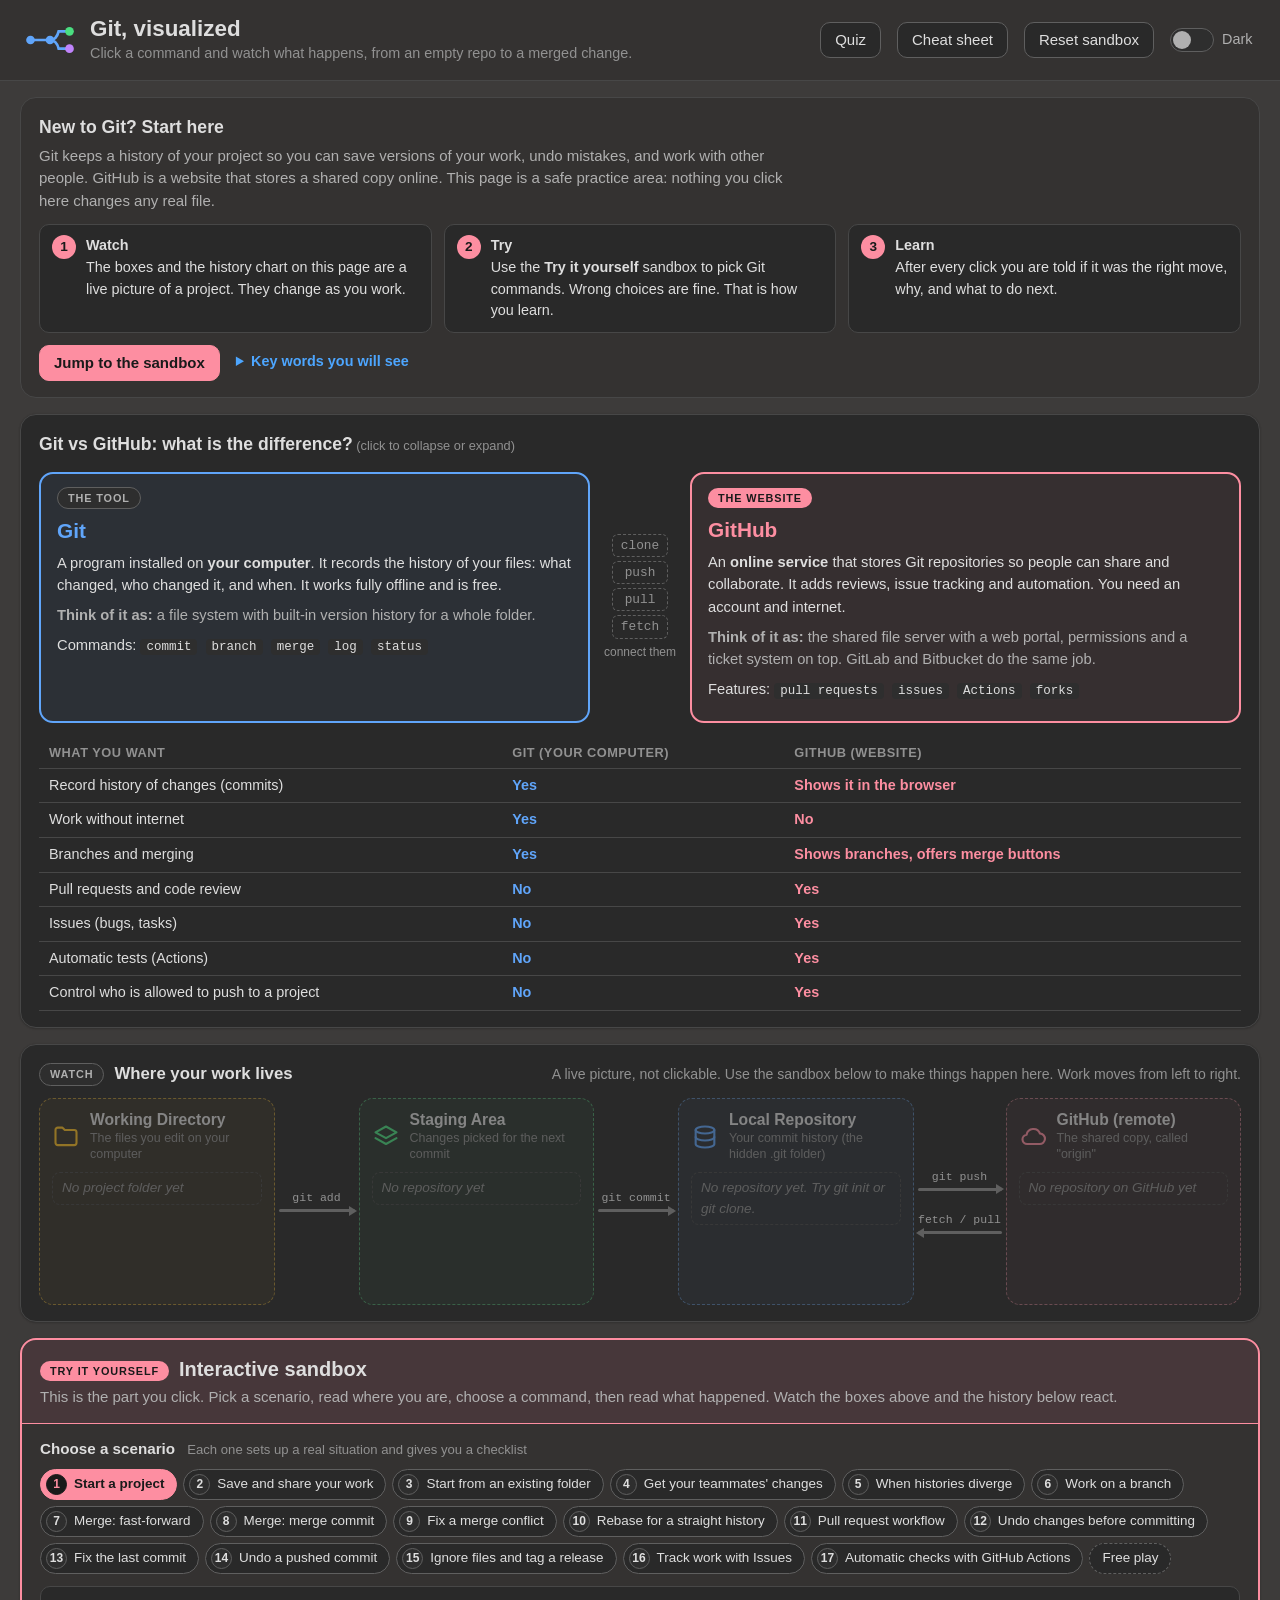
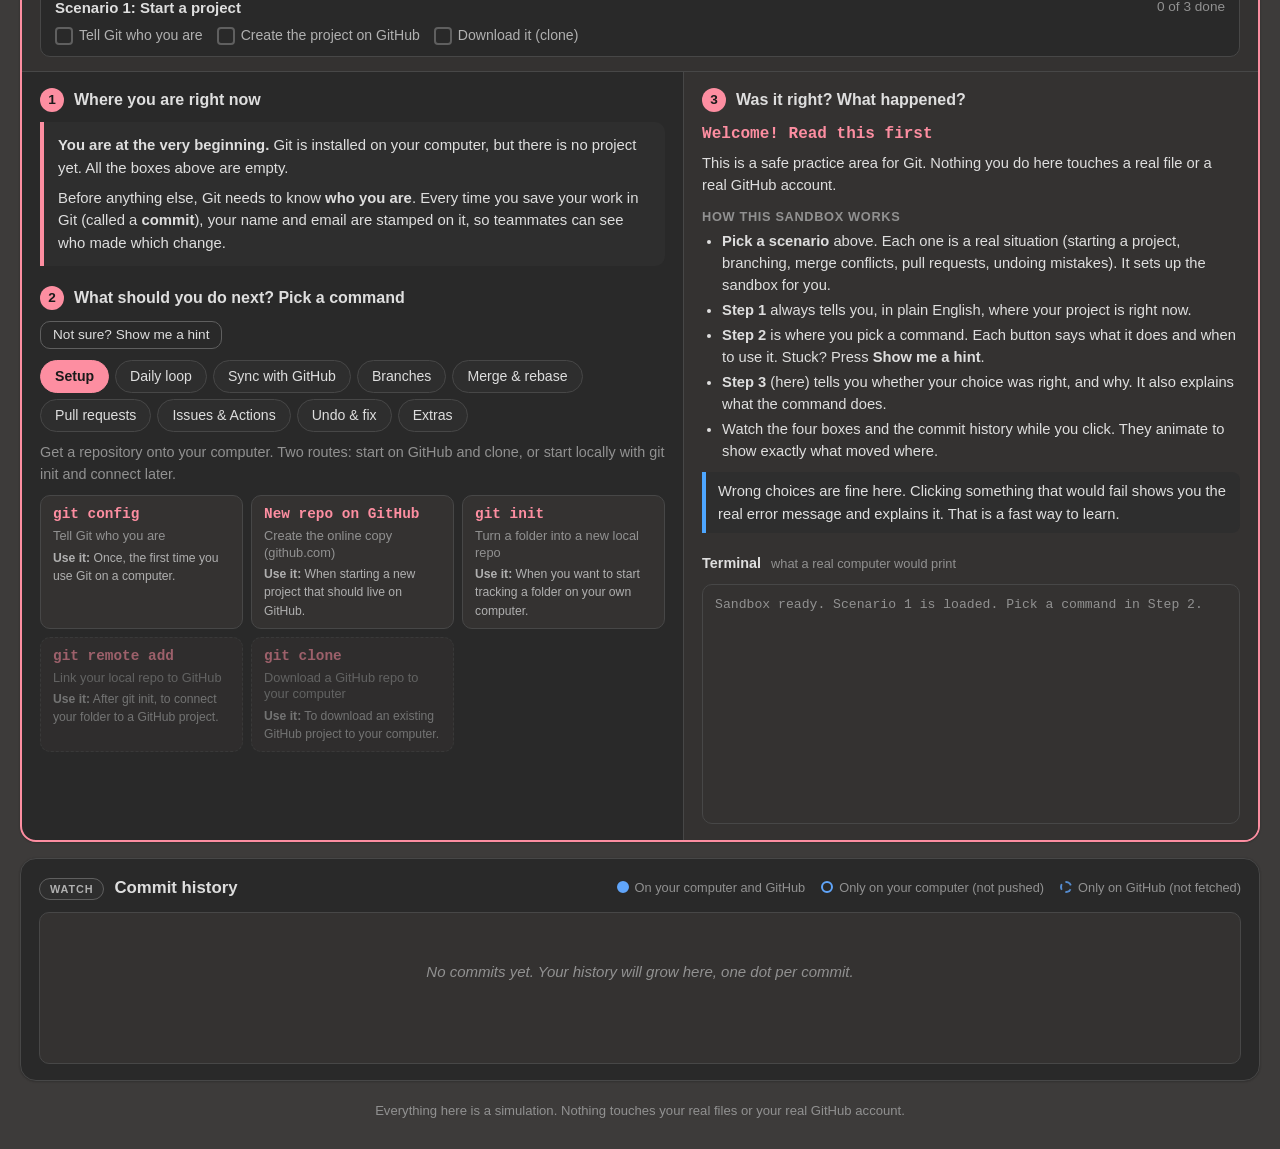
==== index.html @ b3c02a2d "Add Git Visualized learning page" ====
<!DOCTYPE html>
<html lang="en" data-theme="dark">
<head>
  <meta charset="utf-8">
  <meta name="viewport" content="width=device-width, initial-scale=1">
  <title>Git, Visualized</title>
  <script>
    // Runs first so the page never flashes the wrong theme. Saved choice > ?scoutTheme= > dark.
    (() => {
      let saved = null;
      try { saved = localStorage.getItem("gitviz-theme"); } catch (e) {}
      const param = new URLSearchParams(window.location.search).get("scoutTheme");
      document.documentElement.setAttribute("data-theme", saved || param || "dark");
    })();
  </script>
  <link rel="stylesheet" href="style.css">
</head>
<body>
  <header class="topbar">
    <div class="brand">
      <svg class="logo" viewBox="0 0 48 32" aria-hidden="true">
        <path class="l1" d="M6 16 H24 M24 16 Q30 16 32 8 H42 M24 16 Q30 16 32 24 H42"/>
        <circle class="n1" cx="6" cy="16" r="4"/>
        <circle class="n1" cx="24" cy="16" r="4"/>
        <circle class="n2" cx="42" cy="8" r="4"/>
        <circle class="n3" cx="42" cy="24" r="4"/>
      </svg>
      <div>
        <h1>Git, visualized</h1>
        <p>Click a command and watch what happens, from an empty repo to a merged change.</p>
      </div>
    </div>
    <div class="topbar-actions">
      <button id="btn-quiz" class="btn" type="button">Quiz</button>
      <button id="btn-cheat" class="btn" type="button">Cheat sheet</button>
      <button id="btn-reset" class="btn" type="button">Reset sandbox</button>
      <label class="switch" title="Switch between dark and light theme">
        <input type="checkbox" id="theme-toggle" role="switch" aria-label="Use light theme">
        <span class="track"><span class="thumb"></span></span>
        <span class="switch-label" id="theme-label">Dark</span>
      </label>
    </div>
  </header>

  <main>
    <section class="howto" aria-label="How to use this page">
      <h2>New to Git? Start here</h2>
      <p class="howto-lead">Git keeps a history of your project so you can save versions of your work, undo mistakes, and work with other people. GitHub is a website that stores a shared copy online. This page is a safe practice area: nothing you click here changes any real file.</p>
      <ol class="howto-steps">
        <li><span class="num">1</span><div><b>Watch</b><br>The boxes and the history chart on this page are a live picture of a project. They change as you work.</div></li>
        <li><span class="num">2</span><div><b>Try</b><br>Use the <b>Try it yourself</b> sandbox to pick Git commands. Wrong choices are fine. That is how you learn.</div></li>
        <li><span class="num">3</span><div><b>Learn</b><br>After every click you are told if it was the right move, why, and what to do next.</div></li>
      </ol>
      <div class="howto-actions">
        <a class="btn primary" href="#sandbox">Jump to the sandbox</a>
        <details class="glossary">
          <summary>Key words you will see</summary>
          <dl>
            <dt>Repository (repo)</dt><dd>A project folder that Git is tracking, plus its full history.</dd>
            <dt>Commit</dt><dd>A saved snapshot of your project at one moment, with a short message. Like a save point in a game.</dd>
            <dt>Working directory</dt><dd>The normal folder on your computer where you edit files.</dd>
            <dt>Staging area</dt><dd>A waiting room where you choose which changes go into the next commit.</dd>
            <dt>Local / remote</dt><dd>Local is your computer. Remote is a copy somewhere else, usually GitHub.</dd>
            <dt>origin</dt><dd>The default nickname for the remote (GitHub) address.</dd>
            <dt>Branch (main)</dt><dd>A line of commits. <code>main</code> is the default, main line of your project.</dd>
            <dt>Merge / rebase</dt><dd>Two ways to bring one branch's work into another. Merge joins the lines. Rebase replays commits to keep a straight line.</dd>
            <dt>Conflict</dt><dd>Two branches changed the same lines. Git pauses and asks you to choose.</dd>
            <dt>Pull request (PR)</dt><dd>A GitHub proposal to merge a branch, where teammates review it first.</dd>
            <dt>Stash</dt><dd>A shelf for unfinished changes you are not ready to commit.</dd>
            <dt>Tag</dt><dd>A permanent label on one commit, usually a release like v1.0.</dd>
            <dt>HEAD</dt><dd>A marker meaning "you are here": the commit you are currently on.</dd>
            <dt>Clone / push / pull</dt><dd>Clone: download a repo. Push: upload your commits. Pull: download others' commits and combine them with yours.</dd>
          </dl>
        </details>
      </div>
    </section>

    <details class="card vs" open>
      <summary><h2>Git vs GitHub: what is the difference?</h2></summary>
      <div class="vs-grid">
        <div class="vs-col vs-git">
          <span class="tag watch">The tool</span>
          <h3>Git</h3>
          <p>A program installed on <b>your computer</b>. It records the history of your files: what changed, who changed it, and when. It works fully offline and is free.</p>
          <p class="vs-ana"><b>Think of it as:</b> a file system with built-in version history for a whole folder.</p>
          <p class="vs-ex">Commands: <code>commit</code> <code>branch</code> <code>merge</code> <code>log</code> <code>status</code></p>
        </div>
        <div class="vs-link" aria-hidden="true"><span><code>clone</code><code>push</code><code>pull</code><code>fetch</code></span><small>connect them</small></div>
        <div class="vs-col vs-gh">
          <span class="tag try">The website</span>
          <h3>GitHub</h3>
          <p>An <b>online service</b> that stores Git repositories so people can share and collaborate. It adds reviews, issue tracking and automation. You need an account and internet.</p>
          <p class="vs-ana"><b>Think of it as:</b> the shared file server with a web portal, permissions and a ticket system on top. GitLab and Bitbucket do the same job.</p>
          <p class="vs-ex">Features: <code>pull requests</code> <code>issues</code> <code>Actions</code> <code>forks</code></p>
        </div>
      </div>
      <table class="vs-table">
        <thead><tr><th>What you want</th><th>Git (your computer)</th><th>GitHub (website)</th></tr></thead>
        <tbody>
          <tr><td>Record history of changes (commits)</td><td>Yes</td><td>Shows it in the browser</td></tr>
          <tr><td>Work without internet</td><td>Yes</td><td>No</td></tr>
          <tr><td>Branches and merging</td><td>Yes</td><td>Shows branches, offers merge buttons</td></tr>
          <tr><td>Pull requests and code review</td><td>No</td><td>Yes</td></tr>
          <tr><td>Issues (bugs, tasks)</td><td>No</td><td>Yes</td></tr>
          <tr><td>Automatic tests (Actions)</td><td>No</td><td>Yes</td></tr>
          <tr><td>Control who is allowed to push to a project</td><td>No</td><td>Yes</td></tr>
        </tbody>
      </table>
    </details>

    <section class="card" aria-label="Where your work lives">
      <div class="card-head">
        <h2><span class="tag watch">Watch</span>Where your work lives</h2>
        <p>A live picture, not clickable. Use the sandbox below to make things happen here. Work moves from left to right.</p>
      </div>
      <div class="flow" id="flow">
        <div class="zone" id="z-wd" style="--zc: var(--z-wd)">
          <div class="zone-head">
            <svg viewBox="0 0 24 24" aria-hidden="true"><path d="M3 6a2 2 0 0 1 2-2h4l2 2h8a2 2 0 0 1 2 2v9a2 2 0 0 1-2 2H5a2 2 0 0 1-2-2z"/></svg>
            <div><h3>Working Directory</h3><p>The files you edit on your computer</p></div>
          </div>
          <ul class="zone-body" id="wd-body"></ul>
        </div>

        <div class="link" id="l-wd-stage"><span class="lbl">git add</span><span class="line"></span></div>

        <div class="zone" id="z-stage" style="--zc: var(--z-stage)">
          <div class="zone-head">
            <svg viewBox="0 0 24 24" aria-hidden="true"><path d="M12 3l9 5-9 5-9-5z"/><path d="M3 13l9 5 9-5"/></svg>
            <div><h3>Staging Area</h3><p>Changes picked for the next commit</p></div>
          </div>
          <ul class="zone-body" id="stage-body"></ul>
        </div>

        <div class="link" id="l-stage-local"><span class="lbl">git commit</span><span class="line"></span></div>

        <div class="zone" id="z-local" style="--zc: var(--z-local)">
          <div class="zone-head">
            <svg viewBox="0 0 24 24" aria-hidden="true"><ellipse cx="12" cy="6" rx="8" ry="3"/><path d="M4 6v6c0 1.7 3.6 3 8 3s8-1.3 8-3V6"/><path d="M4 12v6c0 1.7 3.6 3 8 3s8-1.3 8-3v-6"/></svg>
            <div><h3>Local Repository</h3><p>Your commit history (the hidden .git folder)</p></div>
          </div>
          <ul class="zone-body" id="local-body"></ul>
        </div>

        <div class="linkpair">
          <div class="link" id="l-push"><span class="lbl">git push</span><span class="line"></span></div>
          <div class="link left" id="l-fetch"><span class="lbl">fetch / pull</span><span class="line"></span></div>
        </div>

        <div class="zone" id="z-remote" style="--zc: var(--z-remote)">
          <div class="zone-head">
            <svg viewBox="0 0 24 24" aria-hidden="true"><path d="M7 18a4 4 0 0 1-.5-7.97A6 6 0 0 1 18 9a4.5 4.5 0 0 1-.5 9z"/></svg>
            <div><h3>GitHub (remote)</h3><p>The shared copy, called "origin"</p></div>
          </div>
          <ul class="zone-body" id="remote-body"></ul>
        </div>
      </div>
    </section>

    <section id="sandbox" class="card sandbox" aria-label="Try it yourself: interactive sandbox">
      <div class="sb-banner">
        <h2><span class="tag try">Try it yourself</span>Interactive sandbox</h2>
        <p>This is the part you click. Pick a scenario, read where you are, choose a command, then read what happened. Watch the boxes above and the history below react.</p>
      </div>
      <div class="scn-bar">
        <h3 class="scn-heading">Choose a scenario <span>Each one sets up a real situation and gives you a checklist</span></h3>
        <div class="scenarios" id="scenarios" role="group" aria-label="Scenarios"></div>
        <div class="mission" id="mission" aria-live="polite"></div>
      </div>
      <div class="sb-grid">
        <div class="sb-col">
          <div class="step-block">
            <h3 class="step-head"><span class="num">1</span>Where you are right now</h3>
            <div id="situation" class="situation" aria-live="polite"></div>
          </div>
          <div class="step-block">
            <h3 class="step-head"><span class="num">2</span>What should you do next? Pick a command</h3>
            <div class="hintrow" id="hint"></div>
            <div class="tabs" id="tabs" role="tablist" aria-label="Command groups"></div>
            <p class="tab-intro" id="tab-intro"></p>
            <div class="actions" id="actions"></div>
          </div>
        </div>
        <div class="sb-col sb-col-right">
          <div class="step-block">
            <h3 class="step-head"><span class="num">3</span>Was it right? What happened?</h3>
            <div id="explain" aria-live="polite"></div>
          </div>
          <div class="step-block">
            <h3 class="step-head term-head">Terminal <span>what a real computer would print</span></h3>
            <div class="terminal" id="terminal" role="log"></div>
          </div>
        </div>
      </div>
    </section>

    <section class="card" aria-label="Commit history">
      <div class="card-head">
        <h2><span class="tag watch">Watch</span>Commit history</h2>
        <div class="legend">
          <span><i class="dot full"></i>On your computer and GitHub</span>
          <span><i class="dot local"></i>Only on your computer (not pushed)</span>
          <span><i class="dot remote"></i>Only on GitHub (not fetched)</span>
        </div>
      </div>
      <div class="graph-scroll" id="graph-scroll"><div class="graph" id="graph"></div></div>
    </section>

  </main>

  <footer class="foot">Everything here is a simulation. Nothing touches your real files or your real GitHub account.</footer>

  <div id="cheatsheet" class="cheat-overlay" role="dialog" aria-modal="true" aria-labelledby="cheat-title" hidden>
    <div class="cheat-bar">
      <span>Cheat sheet: print it or keep it open while you practise</span>
      <div><button id="cheat-print" class="btn primary" type="button">Print</button> <button id="cheat-close" class="btn" type="button">Close</button></div>
    </div>
    <article class="cheat-page" id="cheat-page"></article>
  </div>

  <div id="quiz" class="cheat-overlay" role="dialog" aria-modal="true" aria-labelledby="quiz-title" hidden>
    <div class="cheat-bar">
      <span>Quiz: what would you use?</span>
      <button id="quiz-close" class="btn" type="button">Close</button>
    </div>
    <article class="cheat-page quiz-page" id="quiz-page"></article>
  </div>

  <script src="js/core.js"></script>
  <script src="js/actions-basic.js"></script>
  <script src="js/actions-branch.js"></script>
  <script src="js/actions-undo.js"></script>
  <script src="js/actions-ci.js"></script>
  <script src="js/coach.js"></script>
  <script src="js/ui.js"></script>
  <script src="js/cheatsheet.js"></script>
  <script src="js/quiz-data.js"></script>
  <script src="js/quiz.js"></script>
  <script src="js/main.js"></script>
</body>
</html>
---- style.css ----
/* ---------- Theme tokens ---------- */
:root {
  color-scheme: light;
  --cp-bg: #f7f4ef;
  --cp-bg-elevated: #fcfbf8;
  --cp-surface: #ffffff;
  --cp-surface-soft: #f5f5f5;
  --cp-border: #dedede;
  --cp-border-strong: #919191;
  --cp-text: #242424;
  --cp-text-muted: #5c5c5c;
  --cp-text-soft: #6f6f6f;
  --cp-accent: #b11f4b;
  --cp-accent-hover: #9a1a41;
  --cp-accent-soft: rgba(177, 31, 75, 0.08);
  --cp-accent-fg: #ffffff;
  --cp-success: #16a34a;
  --cp-danger: #dc2626;
  --cp-warning: #f59e0b;
  --cp-link: #0078d4;
  --cp-shadow: 0 18px 48px rgba(0, 0, 0, 0.12);
  --cp-overlay: rgba(255, 255, 255, 0.8);
  --cp-panel: rgba(255, 255, 255, 0.86);
  --cp-panel-strong: rgba(255, 255, 255, 0.96);
  --cp-sheen: rgba(255, 255, 255, 0.55);
  --cp-highlight: rgba(177, 31, 75, 0.12);

  /* Branch colors (one per lane in the commit graph) */
  --b0: #2563eb;
  --b1: #16a34a;
  --b2: #d97706;
  --b3: #9333ea;
  --b4: #ea580c;
  --b5: #0d9488;

  /* Zone colors */
  --z-wd: #d97706;
  --z-stage: #16a34a;
  --z-local: #2563eb;
  --z-remote: var(--cp-accent);
}

html[data-theme="dark"] {
  color-scheme: dark;
  --cp-bg: #3d3b3a;
  --cp-bg-elevated: #343231;
  --cp-surface: #292929;
  --cp-surface-soft: #2e2e2e;
  --cp-border: #474747;
  --cp-border-strong: #5f5f5f;
  --cp-text: #dedede;
  --cp-text-muted: #919191;
  --cp-text-soft: #b0b0b0;
  --cp-accent: #fd8ea1;
  --cp-accent-hover: #fb7b91;
  --cp-accent-soft: rgba(253, 142, 161, 0.14);
  --cp-accent-fg: #1a1a1a;
  --cp-success: #4ade80;
  --cp-danger: #f87171;
  --cp-warning: #fbbf24;
  --cp-link: #4da6ff;
  --cp-shadow: 0 18px 48px rgba(0, 0, 0, 0.32);
  --cp-overlay: rgba(41, 41, 41, 0.88);
  --cp-panel: rgba(41, 41, 41, 0.72);
  --cp-panel-strong: rgba(41, 41, 41, 0.96);
  --cp-sheen: rgba(255, 255, 255, 0.04);
  --cp-highlight: rgba(253, 142, 161, 0.12);

  --b0: #60a5fa;
  --b1: #4ade80;
  --b2: #fbbf24;
  --b3: #c084fc;
  --b4: #fb923c;
  --b5: #2dd4bf;

  --z-wd: #fbbf24;
  --z-stage: #4ade80;
  --z-local: #60a5fa;
}

/* ---------- Base ---------- */
* { box-sizing: border-box; }
html { scroll-behavior: smooth; }
body {
  margin: 0;
  background: var(--cp-bg);
  color: var(--cp-text);
  font-family: "Segoe UI", Aptos, Calibri, -apple-system, BlinkMacSystemFont, sans-serif;
  font-size: 15px;
  line-height: 1.5;
}
code, .mono, .terminal, .cmd {
  font-family: Consolas, "Courier New", Courier, monospace;
}
h1, h2, h3, p { margin: 0; }
button { font: inherit; color: inherit; cursor: pointer; }
:focus-visible { outline: 2px solid var(--cp-accent); outline-offset: 2px; }

main { max-width: 1280px; margin: 0 auto; padding: 16px 20px 8px; display: grid; gap: 16px; }

/* ---------- Top bar ---------- */
.topbar {
  display: flex; align-items: center; justify-content: space-between; gap: 16px; flex-wrap: wrap;
  padding: 16px 24px;
  background: var(--cp-bg-elevated);
  border-bottom: 1px solid var(--cp-border);
}
.brand { display: flex; align-items: center; gap: 14px; }
.brand h1 { font-size: 1.4rem; line-height: 1.2; }
.brand p { color: var(--cp-text-muted); font-size: 0.9rem; }
.logo { width: 52px; height: 36px; }
.logo path { fill: none; stroke-width: 2.5; stroke-linecap: round; stroke: var(--b0); }
.logo .l1 { stroke: var(--b0); }
.logo .n1 { fill: var(--b0); }
.logo .n2 { fill: var(--b1); }
.logo .n3 { fill: var(--b3); }
.topbar-actions { display: flex; align-items: center; gap: 16px; }

.btn {
  background: var(--cp-surface); border: 1px solid var(--cp-border-strong);
  border-radius: 0.625rem; padding: 6px 14px;
}
.btn:hover { border-color: var(--cp-accent); color: var(--cp-accent); }

.switch { display: inline-flex; align-items: center; gap: 8px; cursor: pointer; user-select: none; }
.switch input { position: absolute; opacity: 0; pointer-events: none; }
.switch .track {
  width: 44px; height: 24px; border-radius: 12px; background: var(--cp-surface-soft);
  border: 1px solid var(--cp-border-strong); position: relative; transition: background 0.2s;
}
.switch .thumb {
  position: absolute; top: 2px; left: 2px; width: 18px; height: 18px; border-radius: 50%;
  background: var(--cp-text-soft); transition: transform 0.2s, background 0.2s;
}
.switch input:checked + .track { background: var(--cp-accent-soft); }
.switch input:checked + .track .thumb { transform: translateX(20px); background: var(--cp-accent); }
.switch input:focus-visible + .track { outline: 2px solid var(--cp-accent); outline-offset: 2px; }
.switch-label { min-width: 34px; font-size: 0.9rem; color: var(--cp-text-soft); }

/* ---------- Cards ---------- */
.card {
  background: var(--cp-surface); border: 1px solid var(--cp-border); border-radius: 16px;
  padding: 16px 18px; box-shadow: 0 0 2px rgba(0, 0, 0, 0.12), 0 1px 2px rgba(0, 0, 0, 0.14);
  min-width: 0;
}
.card-head { display: flex; align-items: baseline; justify-content: space-between; gap: 12px; flex-wrap: wrap; margin-bottom: 12px; }
.card-head h2 { font-size: 1.05rem; }
.card-head p { color: var(--cp-text-muted); font-size: 0.88rem; }

/* ---------- Four zones ---------- */
.flow { display: flex; align-items: stretch; gap: 0; }
.zone {
  flex: 1 1 0; min-width: 0;
  border: 1.5px solid color-mix(in srgb, var(--zc) 55%, var(--cp-border));
  background: color-mix(in srgb, var(--zc) 7%, var(--cp-surface));
  border-radius: 14px; padding: 12px; display: flex; flex-direction: column; gap: 10px;
  transition: opacity 0.3s, box-shadow 0.3s, border-color 0.3s;
}
.zone.absent { opacity: 0.5; border-style: dashed; }
.zone.pulse { animation: zonepulse 1.1s ease-out; }
@keyframes zonepulse {
  0%   { box-shadow: 0 0 0 0 color-mix(in srgb, var(--zc) 70%, transparent); }
  60%  { box-shadow: 0 0 0 10px color-mix(in srgb, var(--zc) 0%, transparent); border-color: var(--zc); }
  100% { box-shadow: 0 0 0 0 transparent; }
}
.zone-head { display: flex; align-items: center; gap: 10px; }
.zone-head svg {
  width: 28px; height: 28px; flex: none; fill: none; stroke: var(--zc); stroke-width: 1.8;
  stroke-linecap: round; stroke-linejoin: round;
}
.zone-head h3 { font-size: 0.98rem; line-height: 1.2; }
.zone-head p { font-size: 0.78rem; color: var(--cp-text-muted); line-height: 1.3; }
.zone-body { list-style: none; margin: 0; padding: 0; display: grid; gap: 6px; align-content: start; min-height: 120px; }
.zone-body li {
  display: flex; align-items: center; justify-content: space-between; gap: 8px; flex-wrap: wrap;
  background: var(--cp-surface); border: 1px solid var(--cp-border); border-radius: 8px;
  padding: 5px 9px; font-size: 0.85rem; min-width: 0;
}
.zone-body li.enter { animation: slidein 0.5s ease-out; }
@keyframes slidein { from { opacity: 0; transform: translateY(-8px) scale(0.96); } to { opacity: 1; transform: none; } }
.zone-body .fname { font-family: Consolas, "Courier New", monospace; overflow-wrap: anywhere; }
.zone-body .hash { font-family: Consolas, "Courier New", monospace; color: var(--zc); font-weight: 600; }
.zone-body .msg { flex: 1 1 60%; overflow-wrap: anywhere; }
.zone-body li.empty { border-style: dashed; background: transparent; color: var(--cp-text-muted); font-style: italic; }
.zone-body li.meta { background: color-mix(in srgb, var(--zc) 14%, var(--cp-surface)); border-color: var(--zc); font-weight: 600; font-size: 0.8rem; }
.zone-body li.more { background: transparent; border: none; color: var(--cp-text-muted); padding: 0 4px; }
.badges { display: inline-flex; gap: 4px; flex-wrap: wrap; }
.badge { font-size: 0.7rem; padding: 1px 7px; border-radius: 999px; border: 1px solid currentColor; white-space: nowrap; }
.b-red { color: var(--cp-danger); }
.b-amber { color: var(--cp-warning); }
.b-green { color: var(--cp-success); }
.b-muted { color: var(--cp-text-muted); }

/* ---------- Arrows between zones ---------- */
.link { width: 84px; flex: none; display: flex; flex-direction: column; align-items: center; justify-content: center; gap: 4px; padding: 0 4px; }
.linkpair { width: 92px; flex: none; display: flex; flex-direction: column; justify-content: center; gap: 22px; }
.linkpair .link { width: 100%; }
.link .lbl { font-family: Consolas, "Courier New", monospace; font-size: 0.72rem; color: var(--cp-text-muted); text-align: center; line-height: 1.2; }
.link .line {
  position: relative; width: 100%; height: 3px; border-radius: 2px; background: var(--cp-border-strong);
  transition: background 0.3s;
}
.link .line::after {
  content: ""; position: absolute; right: -2px; top: 50%; transform: translateY(-50%);
  border-left: 8px solid var(--cp-border-strong); border-top: 5px solid transparent; border-bottom: 5px solid transparent;
  transition: border-color 0.3s;
}
.link.left .line { transform: scaleX(-1); }
.link.active .lbl { color: var(--cp-accent); font-weight: 700; }
.link.active .line {
  background: repeating-linear-gradient(90deg, var(--cp-accent) 0 8px, transparent 8px 16px);
  background-size: 16px 100%; animation: march 0.5s linear infinite;
}
.link.active .line::after { border-left-color: var(--cp-accent); }
@keyframes march { to { background-position: 16px 0; } }

/* Chips that fly between zones */
.fly {
  position: fixed; left: 0; top: 0; z-index: 50; pointer-events: none; white-space: nowrap;
  background: var(--cp-accent); color: var(--cp-accent-fg); border-radius: 999px; padding: 3px 12px;
  font-family: Consolas, "Courier New", monospace; font-size: 0.8rem; font-weight: 600;
  box-shadow: 0 4px 14px rgba(0, 0, 0, 0.35); opacity: 0;
}

/* ---------- Commit graph ---------- */
.legend { display: flex; gap: 16px; flex-wrap: wrap; font-size: 0.8rem; color: var(--cp-text-muted); }
.legend span { display: inline-flex; align-items: center; gap: 6px; }
.dot { display: inline-block; width: 12px; height: 12px; border-radius: 50%; border: 2px solid var(--b0); }
.dot.full { background: var(--b0); }
.dot.local { background: var(--cp-surface); }
.dot.remote { background: var(--cp-surface); border-style: dashed; opacity: 0.8; }
.graph-scroll { overflow-x: auto; border: 1px solid var(--cp-border); border-radius: 10px; background: var(--cp-bg-elevated); }
.graph { min-height: 150px; }
.graph svg { display: block; }
.graph .empty { padding: 48px 16px; text-align: center; color: var(--cp-text-muted); font-style: italic; }
.g-lane-line { stroke: var(--cp-border); stroke-width: 1; stroke-dasharray: 2 6; }
.g-lane-name { font-family: Consolas, monospace; font-size: 12px; font-weight: 700; fill: var(--lc); }
.g-edge { fill: none; stroke: var(--lc); stroke-width: 3; }
.g-edge.dashed { stroke-dasharray: 5 5; opacity: 0.7; }
.g-node circle { stroke: var(--lc); stroke-width: 3; }
.g-node.full circle { fill: var(--lc); }
.g-node.local circle { fill: var(--cp-bg-elevated); }
.g-node.remote circle { fill: var(--cp-bg-elevated); stroke-dasharray: 4 3; opacity: 0.85; }
.g-node circle.pop { transform-box: fill-box; transform-origin: center; animation: nodepop 0.6s cubic-bezier(.2, 1.6, .4, 1); }
@keyframes nodepop { from { transform: scale(0); } to { transform: scale(1); } }
.g-hash { font-family: Consolas, monospace; font-size: 12px; font-weight: 700; fill: var(--cp-text); text-anchor: middle; }
.g-msg { font-size: 11px; fill: var(--cp-text-muted); text-anchor: middle; }
.g-hash, .g-msg { paint-order: stroke; stroke: var(--cp-bg-elevated); stroke-width: 4px; stroke-linejoin: round; }
.g-pill rect { stroke-width: 1.5; }
.g-pill text { font-family: Consolas, monospace; font-size: 11.5px; font-weight: 700; text-anchor: middle; dominant-baseline: central; }
.g-pill.local rect { fill: var(--lc); stroke: var(--lc); }
.g-pill.local text { fill: var(--cp-bg); }
.g-pill.track rect { fill: var(--cp-bg-elevated); stroke: var(--lc); stroke-dasharray: 4 3; }
.g-pill.track text { fill: var(--lc); }
.g-pill.remote rect { fill: color-mix(in srgb, var(--z-remote) 18%, var(--cp-bg-elevated)); stroke: var(--z-remote); }
.g-pill.remote text { fill: var(--z-remote); }

/* ---------- Commands + explanation ---------- */
.bottom { display: grid; grid-template-columns: minmax(0, 1.15fr) minmax(0, 1fr); gap: 16px; align-items: start; }
.stack { display: grid; gap: 16px; min-width: 0; }

.tabs { display: flex; gap: 6px; flex-wrap: wrap; margin-bottom: 10px; }
.tab {
  background: var(--cp-surface-soft); border: 1px solid var(--cp-border); border-radius: 999px;
  padding: 5px 14px; font-size: 0.88rem;
}
.tab:hover { border-color: var(--cp-accent); }
.tab[aria-selected="true"] { background: var(--cp-accent); color: var(--cp-accent-fg); border-color: var(--cp-accent); font-weight: 600; }
.tab-intro { color: var(--cp-text-muted); font-size: 0.9rem; margin-bottom: 10px; }

.suggest {
  display: flex; align-items: center; gap: 10px; flex-wrap: wrap; margin-bottom: 12px;
  background: var(--cp-accent-soft); border: 1px solid var(--cp-accent); border-radius: 10px;
  padding: 8px 12px; font-size: 0.9rem;
}
.suggest .chip {
  background: var(--cp-accent); color: var(--cp-accent-fg); border: none; border-radius: 999px;
  padding: 3px 12px; font-family: Consolas, monospace; font-weight: 700; font-size: 0.85rem;
}
.suggest .chip:hover { background: var(--cp-accent-hover); }

.actions { display: grid; grid-template-columns: repeat(auto-fill, minmax(200px, 1fr)); gap: 8px; }
.msgrow { grid-column: 1 / -1; display: flex; align-items: center; gap: 8px; flex-wrap: wrap; font-size: 0.88rem; }
.msgrow input {
  flex: 1 1 220px; background: var(--cp-bg-elevated); color: var(--cp-text);
  border: 1px solid var(--cp-border-strong); border-radius: 8px; padding: 6px 10px; font: inherit;
}
.act {
  text-align: left; display: flex; flex-direction: column; gap: 2px;
  background: var(--cp-bg-elevated); border: 1px solid var(--cp-border); border-radius: 10px; padding: 8px 12px;
  transition: border-color 0.15s, transform 0.1s, background 0.15s;
}
.act:hover { border-color: var(--cp-accent); background: var(--cp-accent-soft); }
.act:active { transform: scale(0.98); }
.act .cmd { font-weight: 700; font-size: 0.9rem; color: var(--cp-accent); }
.act .desc { font-size: 0.8rem; color: var(--cp-text-muted); line-height: 1.3; }
.act.blocked { opacity: 0.55; border-style: dashed; }
.act.suggested { border-color: var(--cp-accent); box-shadow: 0 0 0 2px var(--cp-accent-soft); }
body.busy .act, body.busy .suggest .chip { pointer-events: none; opacity: 0.6; }

#explain { font-size: 0.92rem; }
#explain .ex-title { font-family: Consolas, monospace; font-size: 1rem; font-weight: 700; color: var(--cp-accent); margin-bottom: 6px; overflow-wrap: anywhere; }
#explain .ex-what { margin-bottom: 8px; }
#explain h4 { margin: 10px 0 4px; font-size: 0.8rem; text-transform: uppercase; letter-spacing: 0.05em; color: var(--cp-text-muted); }
#explain ul { margin: 0; padding-left: 20px; }
#explain li { margin-bottom: 3px; }
#explain .ex-tip {
  margin-top: 10px; padding: 8px 12px; border-left: 4px solid var(--cp-link);
  background: var(--cp-surface-soft); border-radius: 0 8px 8px 0;
}
#explain.warn .ex-title { color: var(--cp-warning); }
#explain.fade { animation: fadein 0.4s ease-out; }
@keyframes fadein { from { opacity: 0; transform: translateY(4px); } to { opacity: 1; transform: none; } }
#explain code { background: var(--cp-surface-soft); padding: 1px 5px; border-radius: 4px; font-size: 0.88em; }

.terminal {
  background: var(--cp-bg-elevated); border: 1px solid var(--cp-border); border-radius: 10px;
  padding: 10px 12px; height: 240px; overflow-y: auto; font-size: 0.82rem; line-height: 1.45;
}
.terminal .ln { white-space: pre-wrap; overflow-wrap: anywhere; }
.terminal .prompt { color: var(--cp-success); }
.terminal .cmdtext { color: var(--cp-text); font-weight: 700; }
.terminal .ok { color: var(--cp-success); }
.terminal .err { color: var(--cp-danger); }
.terminal .hint, .terminal .comment { color: var(--cp-text-muted); }
.terminal .out { color: var(--cp-text-soft); }

.foot { text-align: center; color: var(--cp-text-muted); font-size: 0.82rem; padding: 12px 20px 28px; }

/* ---------- How-to strip ---------- */
.howto { background: var(--cp-bg-elevated); border: 1px solid var(--cp-border); border-radius: 16px; padding: 16px 18px; }
.howto h2 { font-size: 1.1rem; margin-bottom: 4px; }
.howto-lead { color: var(--cp-text-soft); margin-bottom: 12px; max-width: 90ch; }
.howto-steps { list-style: none; margin: 0; padding: 0; display: grid; grid-template-columns: repeat(3, minmax(0, 1fr)); gap: 12px; }
.howto-steps li {
  display: flex; gap: 10px; align-items: flex-start; font-size: 0.9rem;
  background: var(--cp-surface); border: 1px solid var(--cp-border); border-radius: 10px; padding: 10px 12px;
}
.num {
  flex: none; width: 24px; height: 24px; border-radius: 50%; display: inline-flex; align-items: center; justify-content: center;
  background: var(--cp-accent); color: var(--cp-accent-fg); font-weight: 700; font-size: 0.85rem;
}
.howto-actions { display: flex; align-items: flex-start; gap: 16px; flex-wrap: wrap; margin-top: 12px; }
.btn.primary { background: var(--cp-accent); color: var(--cp-accent-fg); border-color: var(--cp-accent); font-weight: 600; text-decoration: none; display: inline-block; }
.btn.primary:hover { background: var(--cp-accent-hover); color: var(--cp-accent-fg); }
.glossary { flex: 1 1 320px; font-size: 0.9rem; }
.glossary summary { cursor: pointer; font-weight: 600; padding: 6px 0; color: var(--cp-link); }
.glossary dl { display: grid; grid-template-columns: max-content 1fr; gap: 4px 14px; margin: 8px 0 0; }
.glossary dt { font-weight: 700; }
.glossary dd { margin: 0; color: var(--cp-text-soft); }
.glossary code, .situation code, .verdict code, .hintrow code { background: var(--cp-surface-soft); padding: 1px 5px; border-radius: 4px; font-size: 0.88em; }

/* ---------- Tags: Watch vs Try ---------- */
.tag {
  display: inline-block; font-size: 0.68rem; font-weight: 700; letter-spacing: 0.08em; text-transform: uppercase;
  border-radius: 999px; padding: 2px 10px; margin-right: 10px; vertical-align: middle; font-family: "Segoe UI", Aptos, sans-serif;
}
.tag.watch { background: var(--cp-surface-soft); color: var(--cp-text-soft); border: 1px solid var(--cp-border-strong); }
.tag.try { background: var(--cp-accent); color: var(--cp-accent-fg); }

/* ---------- Sandbox ---------- */
.sandbox { border: 2px solid var(--cp-accent); padding: 0; overflow: hidden; scroll-margin-top: 12px; }
.sb-banner { background: var(--cp-accent-soft); border-bottom: 1px solid var(--cp-accent); padding: 14px 18px; }
.sb-banner h2 { font-size: 1.25rem; }
.sb-banner p { color: var(--cp-text-soft); margin-top: 2px; }
.sb-grid { display: grid; grid-template-columns: minmax(0, 1.15fr) minmax(0, 1fr); }
.sb-col { padding: 16px 18px; min-width: 0; }
.sb-col-right { border-left: 1px solid var(--cp-border); background: var(--cp-bg-elevated); }
.step-block + .step-block { margin-top: 20px; }
.step-head { display: flex; align-items: center; gap: 10px; font-size: 1rem; margin: 0 0 10px; }
.term-head { font-size: 0.9rem; }
.term-head span { font-weight: 400; color: var(--cp-text-muted); font-size: 0.8rem; }

.situation {
  background: var(--cp-surface-soft); border-left: 4px solid var(--cp-accent); border-radius: 0 10px 10px 0;
  padding: 12px 14px; font-size: 0.93rem;
}
.situation p { margin: 0 0 8px; }
.situation p:last-child { margin-bottom: 0; }
.situation ul { margin: 0 0 8px; padding-left: 20px; }
.situation .note { color: var(--cp-warning); }

.hintrow { margin-bottom: 10px; font-size: 0.9rem; display: flex; align-items: center; gap: 10px; flex-wrap: wrap; min-height: 30px; }
.hintrow .btn { padding: 3px 12px; font-size: 0.85rem; }
.hintrow .hint-text { background: var(--cp-accent-soft); border: 1px solid var(--cp-accent); border-radius: 8px; padding: 4px 10px; }

.verdict { border-left: 6px solid var(--vc); background: color-mix(in srgb, var(--vc) 10%, var(--cp-surface)); border-radius: 0 10px 10px 0; padding: 10px 14px; margin-bottom: 14px; }
.verdict.right { --vc: var(--cp-success); }
.verdict.ok { --vc: var(--cp-warning); }
.verdict.wrong { --vc: var(--cp-danger); }
.verdict .v-label { font-weight: 700; color: var(--vc); font-size: 1rem; margin-bottom: 4px; }
.verdict p { margin: 0 0 6px; }
.verdict p:last-child { margin-bottom: 0; }
.verdict .v-next { color: var(--cp-text-soft); font-size: 0.9rem; }
.ex-section { font-size: 0.78rem; text-transform: uppercase; letter-spacing: 0.06em; color: var(--cp-text-muted); margin-bottom: 4px; }

.act .when { font-size: 0.76rem; color: var(--cp-text-soft); margin-top: 2px; }
.act .when b { font-weight: 600; }
.act .ro { align-self: flex-start; font-size: 0.68rem; border: 1px solid var(--cp-border-strong); color: var(--cp-text-muted); border-radius: 999px; padding: 0 8px; margin-top: 4px; }

/* ---------- Scenarios ---------- */
.scn-bar { padding: 14px 18px; border-bottom: 1px solid var(--cp-border); background: var(--cp-bg-elevated); }
.scn-heading { font-size: 0.95rem; margin: 0 0 8px; }
.scn-heading span { font-weight: 400; color: var(--cp-text-muted); font-size: 0.82rem; margin-left: 8px; }
.scenarios { display: flex; flex-wrap: wrap; gap: 6px; }
.scn {
  display: inline-flex; align-items: center; gap: 7px; background: var(--cp-surface); border: 1px solid var(--cp-border-strong);
  border-radius: 999px; padding: 4px 12px 4px 5px; font-size: 0.84rem;
}
.scn:hover { border-color: var(--cp-accent); }
.scn-num {
  width: 21px; height: 21px; border-radius: 50%; display: inline-flex; align-items: center; justify-content: center;
  background: var(--cp-surface-soft); border: 1px solid var(--cp-border-strong); font-size: 0.75rem; font-weight: 700;
}
.scn.free { padding-left: 12px; border-style: dashed; }
.scn[aria-pressed="true"] { background: var(--cp-accent); color: var(--cp-accent-fg); border-color: var(--cp-accent); font-weight: 600; }
.scn[aria-pressed="true"] .scn-num { background: var(--cp-accent-fg); color: var(--cp-accent); border-color: var(--cp-accent-fg); }
.scn.done:not([aria-pressed="true"]) .scn-num { background: var(--cp-success); color: var(--cp-accent-fg); border-color: var(--cp-success); }
.scn.done .scn-title::after { content: " \2713"; }
.mission { margin-top: 12px; background: var(--cp-surface); border: 1px solid var(--cp-border); border-radius: 10px; padding: 10px 14px; }
.mission-head { display: flex; justify-content: space-between; gap: 12px; flex-wrap: wrap; margin-bottom: 6px; }
.mission-count { color: var(--cp-text-muted); font-size: 0.85rem; }
.mission-note { color: var(--cp-text-muted); font-size: 0.9rem; margin: 0; }
.checklist { list-style: none; margin: 0; padding: 0; display: flex; flex-wrap: wrap; gap: 6px 14px; font-size: 0.88rem; }
.checklist li { display: inline-flex; align-items: center; gap: 6px; color: var(--cp-text-soft); }
.checklist li::before { content: ""; width: 14px; height: 14px; border-radius: 4px; border: 2px solid var(--cp-border-strong); flex: none; }
.checklist li.ticked { color: var(--cp-text); text-decoration: line-through; text-decoration-color: var(--cp-text-muted); }
.checklist li.ticked::before { background: var(--cp-success); border-color: var(--cp-success); box-shadow: inset 0 0 0 2px var(--cp-surface); }
.mission-done { display: flex; align-items: center; gap: 12px; flex-wrap: wrap; margin-top: 10px; color: var(--cp-success); font-weight: 700; }

.badge.b-purple, .b-purple { color: var(--b3); }
.zone-body li.meta.soft { background: transparent; border-style: dashed; font-weight: 400; color: var(--cp-text-soft); }
.zone-body li.pr { border-color: var(--b3); }
.zone-body li.pr.merged { opacity: 0.8; }
.g-pill.tag rect { fill: var(--cp-surface-soft); stroke: var(--cp-border-strong); }
.g-pill.tag text { fill: var(--cp-text); }
.g-pill.tag.unpushed rect { stroke-dasharray: 4 3; }

/* ---------- Cheat sheet ---------- */
.cheat-overlay { position: fixed; inset: 0; z-index: 100; background: var(--cp-bg); overflow: auto; }
.cheat-overlay[hidden] { display: none; }
.cheat-bar {
  position: sticky; top: 0; z-index: 1; display: flex; justify-content: space-between; align-items: center; gap: 12px; flex-wrap: wrap;
  background: var(--cp-bg-elevated); border-bottom: 1px solid var(--cp-border); padding: 10px 20px; font-weight: 600;
}
.cheat-page { max-width: 1100px; margin: 16px auto 40px; padding: 24px 28px; background: var(--cp-surface); border: 1px solid var(--cp-border); border-radius: 16px; }
.cs-head h1 { font-size: 1.6rem; margin: 0; }
.cs-head p { color: var(--cp-text-muted); margin-bottom: 14px; }
.cs-flow { display: flex; align-items: stretch; gap: 6px; margin-bottom: 8px; }
.cs-box { flex: 1; border: 2px solid var(--zc); border-radius: 10px; padding: 8px 10px; display: flex; flex-direction: column; text-align: center; font-size: 0.85rem; }
.cs-box span { color: var(--cp-text-muted); font-size: 0.75rem; }
.cs-wd { --zc: var(--z-wd); } .cs-st { --zc: var(--z-stage); } .cs-lo { --zc: var(--z-local); } .cs-re { --zc: var(--z-remote); }
.cs-arrow { display: flex; align-items: center; font-size: 0.75rem; text-align: center; }
.cs-arrow code::after { content: " \2192"; }
.cs-back { font-size: 0.85rem; color: var(--cp-text-soft); margin-bottom: 16px; }
.cs-cols { column-count: 2; column-gap: 32px; }
.cs-sec { break-inside: avoid; margin-bottom: 16px; }
.cs-sec h2 { font-size: 1rem; border-bottom: 2px solid var(--cp-accent); padding-bottom: 2px; margin-bottom: 6px; }
.cs-sec table { width: 100%; border-collapse: collapse; font-size: 0.82rem; }
.cs-sec td { padding: 4px 6px 4px 0; vertical-align: top; border-bottom: 1px solid var(--cp-border); }
.cs-sec td:first-child { width: 42%; }
.cs-sec code, .cs-flow code { font-family: Consolas, "Courier New", monospace; font-size: 0.95em; font-weight: 600; }
.cs-when { display: block; color: var(--cp-text-muted); font-size: 0.76rem; }
.cs-note { display: block; color: var(--cp-text-muted); font-size: 0.7rem; font-style: italic; }
.cs-sec ol, .cs-sec ul { margin: 0; padding-left: 18px; font-size: 0.84rem; }
.cs-sec dl { margin: 0; font-size: 0.82rem; display: grid; grid-template-columns: max-content 1fr; gap: 3px 10px; }
.cs-sec dt { font-weight: 700; } .cs-sec dd { margin: 0; color: var(--cp-text-soft); }

@media print {
  :root, html[data-theme="dark"] {
    color-scheme: light; --cp-bg: #ffffff; --cp-bg-elevated: #ffffff; --cp-surface: #ffffff; --cp-surface-soft: #f5f5f5;
    --cp-border: #bbbbbb; --cp-text: #000000; --cp-text-muted: #444444; --cp-text-soft: #222222; --cp-accent: #b11f4b;
    --z-wd: #d97706; --z-stage: #16a34a; --z-local: #2563eb;
  }
  @page { margin: 12mm; }
  body.cheat-open > *:not(#cheatsheet) { display: none !important; }
  body.cheat-open .cheat-overlay { position: static; overflow: visible; background: none; }
  body.cheat-open .cheat-bar { display: none; }
  body.cheat-open .cheat-page { max-width: none; margin: 0; padding: 0; border: none; }
  .cs-sec td { padding: 2px 4px 2px 0; }
}

/* ---------- Git vs GitHub ---------- */
.vs summary { cursor: pointer; list-style: none; }
.vs summary::-webkit-details-marker { display: none; }
.vs summary h2 { display: inline; font-size: 1.1rem; }
.vs summary::after { content: " (click to collapse or expand)"; color: var(--cp-text-muted); font-size: 0.8rem; }
.vs-grid { display: grid; grid-template-columns: 1fr auto 1fr; gap: 14px; align-items: stretch; margin: 14px 0; }
.vs-col { border: 2px solid var(--vc); border-radius: 14px; padding: 12px 16px; background: color-mix(in srgb, var(--vc) 6%, var(--cp-surface)); }
.vs-git { --vc: var(--z-local); }
.vs-gh { --vc: var(--z-remote); }
.vs-col h3 { font-size: 1.3rem; margin: 6px 0; color: var(--vc); }
.vs-col p { margin: 0 0 8px; font-size: 0.92rem; }
.vs-ana { color: var(--cp-text-soft); }
.vs-ex code { background: var(--cp-surface-soft); padding: 1px 6px; border-radius: 4px; margin-right: 4px; font-size: 0.85em; }
.vs-link { display: flex; flex-direction: column; align-items: center; justify-content: center; gap: 4px; color: var(--cp-text-muted); text-align: center; }
.vs-link span { display: flex; flex-direction: column; gap: 4px; }
.vs-link code { font-size: 0.8rem; border: 1px dashed var(--cp-border-strong); border-radius: 6px; padding: 1px 8px; }
.vs-link small { font-size: 0.75rem; }
.vs-table { width: 100%; border-collapse: collapse; font-size: 0.9rem; }
.vs-table th, .vs-table td { text-align: left; padding: 6px 10px; border-bottom: 1px solid var(--cp-border); }
.vs-table th { color: var(--cp-text-muted); font-size: 0.8rem; text-transform: uppercase; letter-spacing: 0.04em; }
.vs-table td:nth-child(2) { color: var(--z-local); font-weight: 600; }
.vs-table td:nth-child(3) { color: var(--z-remote); font-weight: 600; }

/* ---------- Quiz ---------- */
.quiz-page { max-width: 780px; }
.qz-lead { color: var(--cp-text-soft); margin: 4px 0 12px; }
.qz-h { font-size: 0.8rem; text-transform: uppercase; letter-spacing: 0.06em; color: var(--cp-text-muted); margin: 16px 0 6px; }
.qz-chips { display: flex; flex-wrap: wrap; gap: 6px; }
.qz-start { display: flex; align-items: center; gap: 10px; flex-wrap: wrap; margin-top: 20px; }
.qz-best { color: var(--cp-text-muted); font-size: 0.9rem; }
.qz-top { display: flex; justify-content: space-between; color: var(--cp-text-muted); font-size: 0.88rem; margin-bottom: 4px; }
.qz-bar { height: 6px; background: var(--cp-surface-soft); border-radius: 3px; overflow: hidden; margin-bottom: 16px; }
.qz-bar i { display: block; height: 100%; background: var(--cp-accent); transition: width 0.3s; }
.qz-q { font-size: 1.3rem; margin: 0 0 14px; }
.qz-opts { display: grid; gap: 8px; }
.qz-opt {
  display: flex; align-items: center; gap: 12px; text-align: left; background: var(--cp-bg-elevated);
  border: 1.5px solid var(--cp-border-strong); border-radius: 10px; padding: 10px 14px; font-size: 0.98rem;
}
.qz-opt:hover:not(:disabled) { border-color: var(--cp-accent); background: var(--cp-accent-soft); }
.qz-opt:disabled { cursor: default; }
.qz-opt code { font-family: Consolas, "Courier New", monospace; font-weight: 600; }
.qz-key { flex: none; width: 24px; height: 24px; border-radius: 6px; display: inline-flex; align-items: center; justify-content: center; background: var(--cp-surface-soft); border: 1px solid var(--cp-border-strong); font-size: 0.8rem; font-weight: 700; }
.qz-opt.right { border-color: var(--cp-success); background: color-mix(in srgb, var(--cp-success) 14%, var(--cp-surface)); }
.qz-opt.wrong { border-color: var(--cp-danger); background: color-mix(in srgb, var(--cp-danger) 14%, var(--cp-surface)); }
.qz-feedback { margin-top: 16px; }
.qz-feedback .verdict { margin-bottom: 12px; }
.qz-score { display: flex; align-items: baseline; gap: 14px; }
.qz-score strong { font-size: 2.4rem; color: var(--cp-accent); }
.qz-score span { font-size: 1.2rem; color: var(--cp-text-muted); }
.qz-missed { list-style: none; margin: 0; padding: 0; display: grid; gap: 12px; }
.qz-missed li { border: 1px solid var(--cp-border); border-radius: 10px; padding: 10px 14px; font-size: 0.92rem; }
.qz-missed code { font-family: Consolas, "Courier New", monospace; font-weight: 600; }
.qz-why { color: var(--cp-text-soft); }
.qz-prac { margin-top: 6px; padding: 3px 12px; font-size: 0.85rem; }
.verdict code { font-family: Consolas, "Courier New", monospace; }

/* ---------- Narrow screens ---------- */
@media (max-width: 1000px) {
  .howto-steps { grid-template-columns: 1fr; }
  .cs-cols { column-count: 1; }
  .vs-grid { grid-template-columns: 1fr; }
  .vs-link span { flex-direction: row; }
  .sb-grid { grid-template-columns: 1fr; }
  .sb-col-right { border-left: none; border-top: 1px solid var(--cp-border); }
  .bottom { grid-template-columns: 1fr; }
  .flow { flex-direction: column; }
  .link, .linkpair { width: 100%; flex-direction: row; justify-content: center; gap: 16px; padding: 8px 0; }
  .linkpair .link { width: auto; flex-direction: row; }
  .link .line { width: 3px; height: 28px; }
  .link .line::after {
    right: auto; left: 50%; top: auto; bottom: -2px; transform: translateX(-50%);
    border-left: 5px solid transparent; border-right: 5px solid transparent;
    border-top: 8px solid var(--cp-border-strong); border-bottom: none;
  }
  .link.left .line { transform: scaleY(-1); }
  .link.active .line { background: repeating-linear-gradient(180deg, var(--cp-accent) 0 8px, transparent 8px 16px); background-size: 100% 16px; animation: marchv 0.5s linear infinite; }
  .link.active .line::after { border-top-color: var(--cp-accent); border-left-color: transparent; }
  @keyframes marchv { to { background-position: 0 16px; } }
}

@media (prefers-reduced-motion: reduce) {
  *, *::before, *::after { animation-duration: 0.01ms !important; transition-duration: 0.01ms !important; }
}
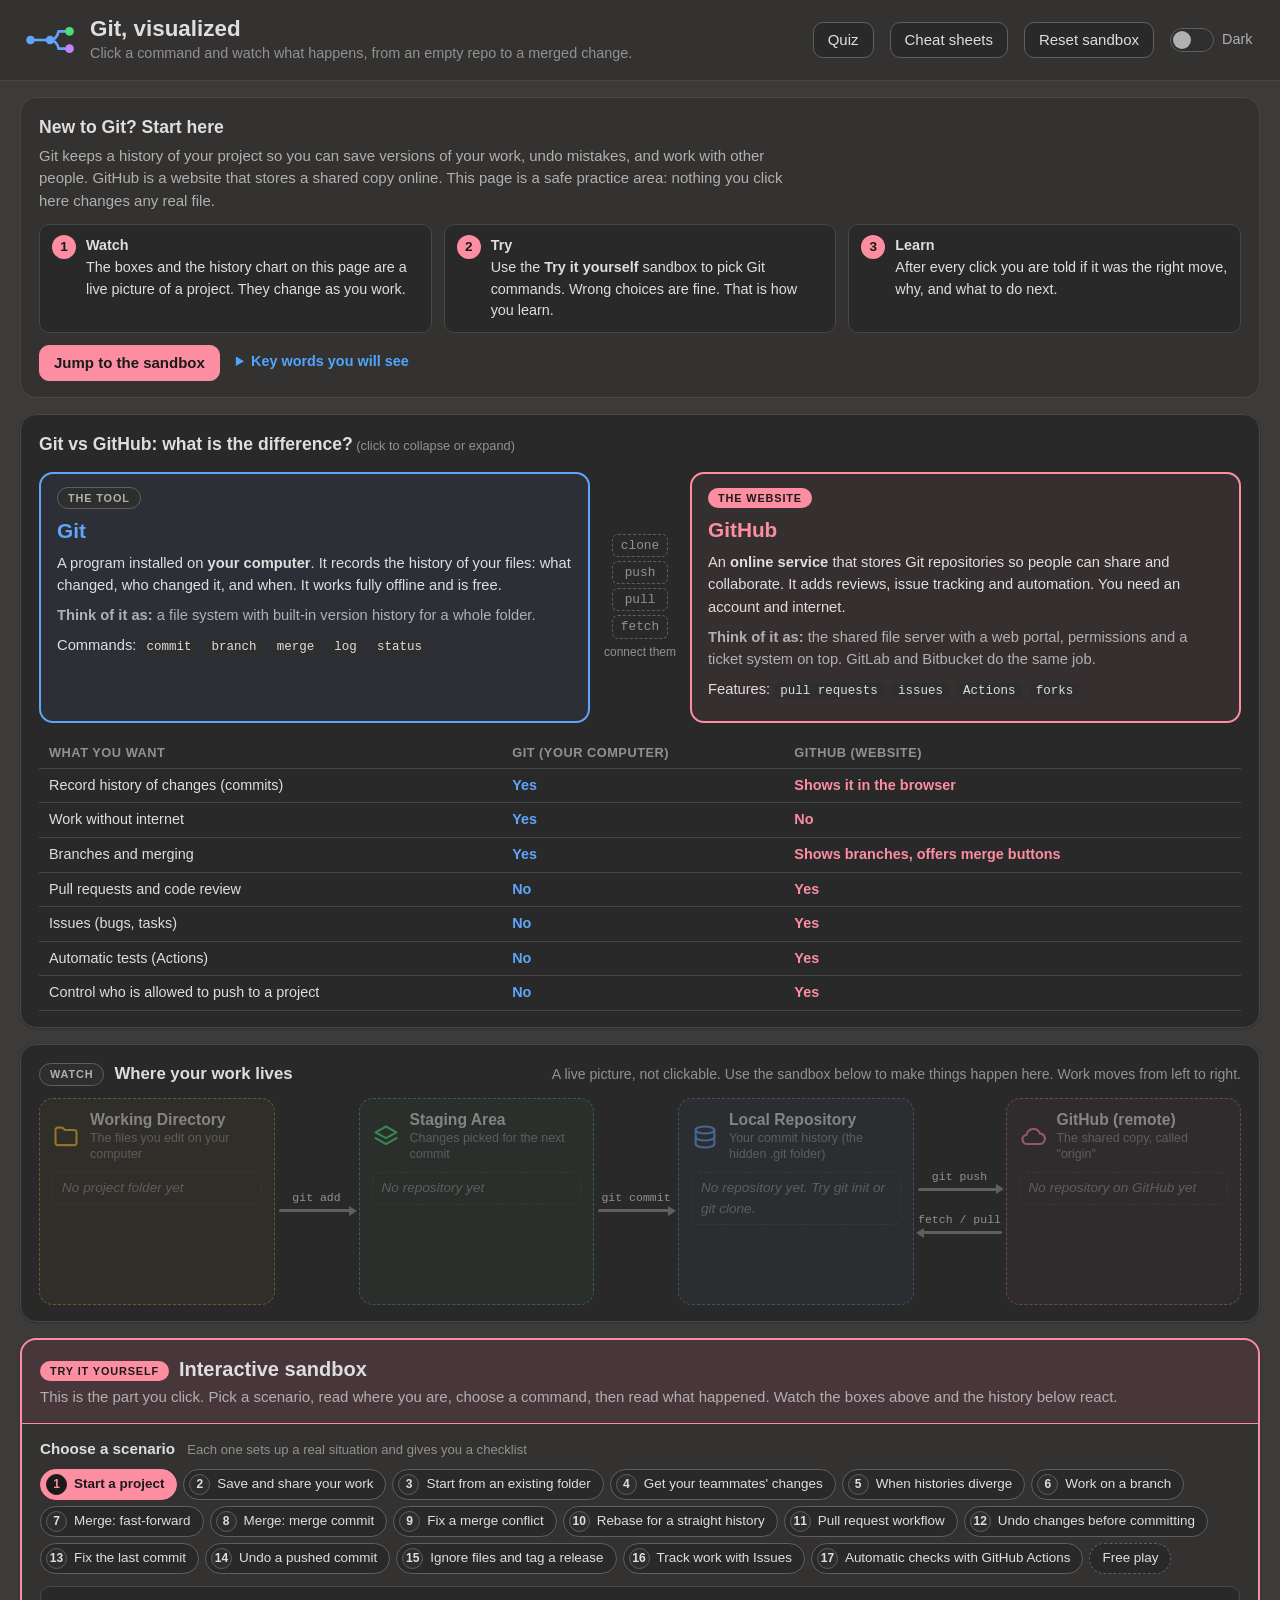
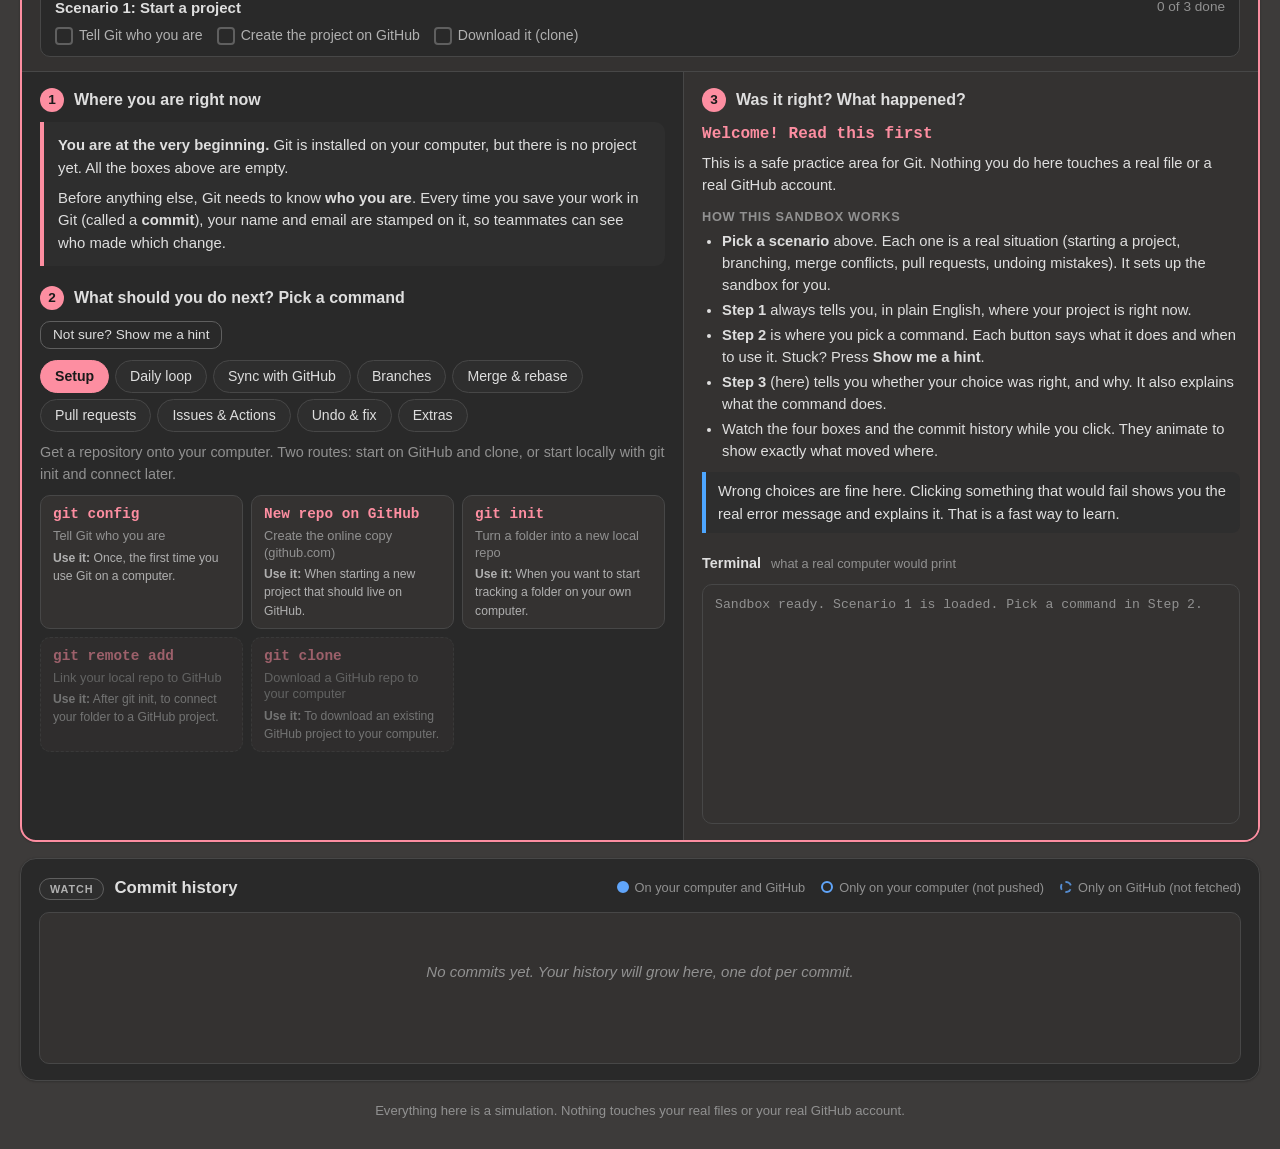
==== commit 30a4939d: "Add account cheat sheet tab, README and assets" ====
--- a/index.html
+++ b/index.html
@@ -32,7 +32,7 @@
     </div>
     <div class="topbar-actions">
       <button id="btn-quiz" class="btn" type="button">Quiz</button>
-      <button id="btn-cheat" class="btn" type="button">Cheat sheet</button>
+      <button id="btn-cheat" class="btn" type="button">Cheat sheets</button>
       <button id="btn-reset" class="btn" type="button">Reset sandbox</button>
       <label class="switch" title="Switch between dark and light theme">
         <input type="checkbox" id="theme-toggle" role="switch" aria-label="Use light theme">
@@ -210,12 +210,19 @@
 
   <footer class="foot">Everything here is a simulation. Nothing touches your real files or your real GitHub account.</footer>
 
-  <div id="cheatsheet" class="cheat-overlay" role="dialog" aria-modal="true" aria-labelledby="cheat-title" hidden>
+  <div id="cheatsheet" class="cheat-overlay" role="dialog" aria-modal="true" aria-label="Cheat sheets" hidden>
     <div class="cheat-bar">
-      <span>Cheat sheet: print it or keep it open while you practise</span>
+      <div class="cheat-tabs" role="tablist" aria-label="Cheat sheets">
+        <button type="button" class="tab" role="tab" id="tab-commands" aria-selected="true" aria-controls="cheat-page">Commands</button>
+        <button type="button" class="tab" role="tab" id="tab-account" aria-selected="false" aria-controls="acct-page">Which GitHub account am I using?</button>
+      </div>
       <div><button id="cheat-print" class="btn primary" type="button">Print</button> <button id="cheat-close" class="btn" type="button">Close</button></div>
     </div>
-    <article class="cheat-page" id="cheat-page"></article>
+    <article class="cheat-page" id="cheat-page" role="tabpanel" aria-labelledby="tab-commands"></article>
+    <article class="cheat-page acct-page" id="acct-page" role="tabpanel" aria-labelledby="tab-account" hidden>
+      <p class="acct-intro">Confused about which GitHub account you are signed in to, for pushing or for Copilot chat? Use this page. <a href="assets/github-account-cheatsheet.png" target="_blank" rel="noopener">Open the image full size</a>.</p>
+      <img src="assets/github-account-cheatsheet.png" alt="One-page cheat sheet: how to check which GitHub account is used for commits (git config), for pushing (gh auth status, gh api user, git remote -v), and for Copilot chat in VS Code (Accounts menu). Includes a 5-step check before every push, the GH_TOKEN problem, and a troubleshooting table.">
+    </article>
   </div>
 
   <div id="quiz" class="cheat-overlay" role="dialog" aria-modal="true" aria-labelledby="quiz-title" hidden>
--- a/style.css
+++ b/style.css
@@ -444,6 +444,12 @@
   background: var(--cp-bg-elevated); border-bottom: 1px solid var(--cp-border); padding: 10px 20px; font-weight: 600;
 }
 .cheat-page { max-width: 1100px; margin: 16px auto 40px; padding: 24px 28px; background: var(--cp-surface); border: 1px solid var(--cp-border); border-radius: 16px; }
+.cheat-tabs { display: flex; gap: 6px; flex-wrap: wrap; }
+.cheat-page[hidden] { display: none; }
+.acct-page { max-width: 1100px; }
+.acct-page img { display: block; width: 100%; height: auto; border: 1px solid var(--cp-border); border-radius: 8px; }
+.acct-intro { margin: 0 0 12px; color: var(--cp-text-soft); }
+.acct-intro a { color: var(--cp-link); }
 .cs-head h1 { font-size: 1.6rem; margin: 0; }
 .cs-head p { color: var(--cp-text-muted); margin-bottom: 14px; }
 .cs-flow { display: flex; align-items: stretch; gap: 6px; margin-bottom: 8px; }
@@ -476,6 +482,7 @@
   body.cheat-open > *:not(#cheatsheet) { display: none !important; }
   body.cheat-open .cheat-overlay { position: static; overflow: visible; background: none; }
   body.cheat-open .cheat-bar { display: none; }
+  body.cheat-open .acct-intro { display: none; }
   body.cheat-open .cheat-page { max-width: none; margin: 0; padding: 0; border: none; }
   .cs-sec td { padding: 2px 4px 2px 0; }
 }
